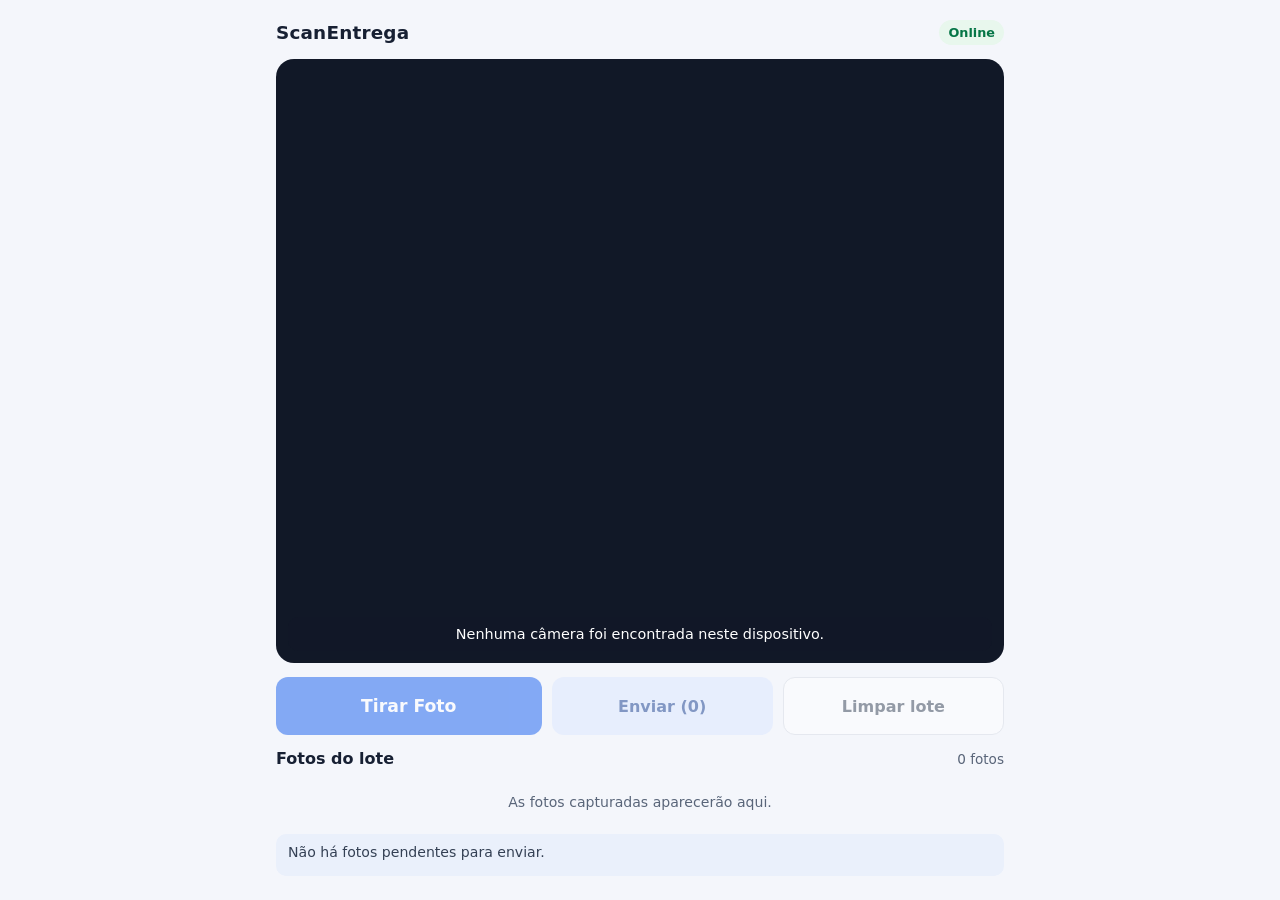
==== pwa/index.html @ a235a261 "Add ScanEntrega PWA with mock API and Pages deploy Co-authored-by: Copilot <223556219+Copilot@users." ====
<!doctype html>
<html lang="pt-BR">
  <head>
    <meta charset="utf-8">
    <meta name="viewport" content="width=device-width, initial-scale=1, viewport-fit=cover">
    <meta name="theme-color" content="#155eef">
    <meta name="description" content="Captura de campo offline do ScanEntrega">
    <link rel="manifest" href="./manifest.json">
    <link rel="icon" href="./icons/icon-192.png" type="image/png">
    <link rel="stylesheet" href="./css/style.css">
    <title>ScanEntrega</title>
    <script src="./vendor/dexie.min.js"></script>
    <script type="module" src="./js/app.js"></script>
  </head>
  <body>
    <main class="app">
      <header class="app-header">
        <h1>ScanEntrega</h1>
        <span id="network-status" class="network-status" role="status">Verificando conexão…</span>
      </header>

      <section class="camera-panel" aria-label="Captura de fotos">
        <video id="camera-video" autoplay playsinline muted aria-label="Pré-visualização da câmera"></video>
        <div id="camera-message" class="camera-message" role="status">
          Preparando câmera…
        </div>
        <canvas id="capture-canvas" hidden></canvas>
      </section>

      <section class="controls" aria-label="Ações">
        <button id="capture-button" class="button button-primary" type="button" disabled>
          Tirar Foto
        </button>
        <button id="send-button" class="button button-secondary" type="button" disabled>
          Enviar (0)
        </button>
        <button id="clear-button" class="button button-quiet" type="button" disabled>
          Limpar lote
        </button>
        <button id="update-button" class="button button-update" type="button" hidden>
          Atualizar aplicativo
        </button>
      </section>

      <p id="secure-context-warning" class="notice notice-warning" hidden>
        A câmera e o modo offline precisam de HTTPS. Em desenvolvimento, use localhost.
      </p>
      <p id="queue-warning" class="notice notice-warning" hidden></p>

      <section class="queue-section" aria-labelledby="queue-title">
        <div class="section-heading">
          <h2 id="queue-title">Fotos do lote</h2>
          <span id="queue-count" class="queue-count">0 fotos</span>
        </div>
        <div id="photo-list" class="photo-list" aria-live="polite"></div>
        <p id="empty-queue" class="empty-queue">As fotos capturadas aparecerão aqui.</p>
      </section>

      <p id="app-status" class="app-status" role="status" aria-live="polite">
        Iniciando ScanEntrega…
      </p>
    </main>
  </body>
</html>
---- pwa/css/style.css ----
:root {
  color-scheme: light;
  font-family: system-ui, -apple-system, BlinkMacSystemFont, "Segoe UI", sans-serif;
  color: #172033;
  background: #f4f6fb;
  font-synthesis: none;
  text-rendering: optimizeLegibility;
  --blue: #155eef;
  --blue-dark: #1049bd;
  --surface: #fff;
  --border: #d7dce5;
  --muted: #596579;
  --danger: #b42318;
}

* {
  box-sizing: border-box;
}

body {
  min-width: 320px;
  min-height: 100vh;
  margin: 0;
  padding: env(safe-area-inset-top) 0 env(safe-area-inset-bottom);
}

button {
  font: inherit;
}

button:focus-visible {
  outline: 3px solid #fdb022;
  outline-offset: 3px;
}

.app {
  width: min(100%, 760px);
  min-height: 100vh;
  margin: 0 auto;
  padding: 12px 16px 24px;
  display: flex;
  flex-direction: column;
  gap: 14px;
}

.app-header,
.section-heading {
  display: flex;
  align-items: center;
  justify-content: space-between;
  gap: 12px;
}

.app-header h1 {
  margin: 0;
  font-size: 1.15rem;
  letter-spacing: 0.01em;
}

.network-status {
  padding: 5px 9px;
  border-radius: 999px;
  background: #e8f7ed;
  color: #067647;
  font-size: 0.8rem;
  font-weight: 700;
}

.network-status.is-offline {
  background: #fff1f0;
  color: var(--danger);
}

.camera-panel {
  position: relative;
  min-height: 35vh;
  flex: 1 1 38vh;
  overflow: hidden;
  border-radius: 18px;
  background: #111827;
}

.camera-panel video {
  display: block;
  width: 100%;
  height: 100%;
  min-height: 35vh;
  object-fit: cover;
}

.camera-message {
  position: absolute;
  inset: auto 12px 12px;
  padding: 9px 12px;
  border-radius: 10px;
  background: rgb(17 24 39 / 78%);
  color: #fff;
  font-size: 0.9rem;
  text-align: center;
}

.controls {
  display: grid;
  grid-template-columns: 1fr 1fr;
  gap: 10px;
}

.button {
  min-height: 48px;
  padding: 10px 14px;
  border: 0;
  border-radius: 12px;
  font-weight: 700;
  cursor: pointer;
}

.button:disabled {
  cursor: not-allowed;
  opacity: 0.5;
}

.button-primary {
  grid-column: 1 / -1;
  min-height: 58px;
  background: var(--blue);
  color: #fff;
  font-size: 1.08rem;
}

.button-primary:not(:disabled):active {
  background: var(--blue-dark);
}

.button-secondary {
  background: #dce8ff;
  color: #123b8f;
}

.button-quiet {
  border: 1px solid var(--border);
  background: var(--surface);
  color: #344054;
}

.button-update {
  grid-column: 1 / -1;
  background: #ecfdf3;
  color: #067647;
}

.queue-section {
  min-width: 0;
}

.section-heading h2 {
  margin: 0;
  font-size: 1rem;
}

.queue-count {
  color: var(--muted);
  font-size: 0.85rem;
}

.photo-list {
  display: flex;
  gap: 10px;
  overflow-x: auto;
  padding: 10px 2px 6px;
  scrollbar-width: thin;
}

.photo-card {
  position: relative;
  flex: 0 0 112px;
  overflow: hidden;
  border: 1px solid var(--border);
  border-radius: 12px;
  background: var(--surface);
}

.photo-card img {
  display: block;
  width: 110px;
  height: 94px;
  object-fit: cover;
  background: #e4e7ec;
}

.photo-card-label {
  overflow: hidden;
  padding: 5px 7px;
  color: #344054;
  font-size: 0.72rem;
  text-overflow: ellipsis;
  white-space: nowrap;
}

.photo-card-actions {
  display: flex;
  gap: 4px;
  padding: 0 5px 6px;
}

.photo-action {
  flex: 1;
  min-height: 30px;
  padding: 4px;
  border: 1px solid var(--border);
  border-radius: 7px;
  background: #fff;
  color: #344054;
  font-size: 0.68rem;
  cursor: pointer;
}

.photo-action:disabled {
  opacity: 0.5;
}

.photo-action-remove {
  color: var(--danger);
}

.photo-card.is-error {
  border-color: #fda29b;
}

.empty-queue,
.app-status,
.notice {
  margin: 0;
  padding: 10px 12px;
  border-radius: 10px;
  font-size: 0.88rem;
}

.empty-queue {
  color: var(--muted);
  text-align: center;
}

.app-status {
  min-height: 42px;
  background: #eaf0fb;
  color: #344054;
}

.notice-warning {
  background: #fffaeb;
  color: #93370d;
}

[hidden] {
  display: none !important;
}

.offline-page {
  display: grid;
  min-height: 100vh;
  place-items: center;
  padding: 24px;
}

.offline-card {
  width: min(100%, 28rem);
  padding: 24px;
  border-radius: 16px;
  background: #fff;
  text-align: center;
  box-shadow: 0 8px 32px rgb(16 24 40 / 10%);
}

.offline-card h1 {
  font-size: 1.4rem;
}

@media (min-width: 640px) {
  .app {
    padding-top: 20px;
  }

  .camera-panel {
    flex-basis: 48vh;
  }

  .controls {
    grid-template-columns: 1.2fr 1fr 1fr;
  }

  .button-primary {
    grid-column: auto;
  }

  .button-update {
    grid-column: 1 / -1;
  }
}
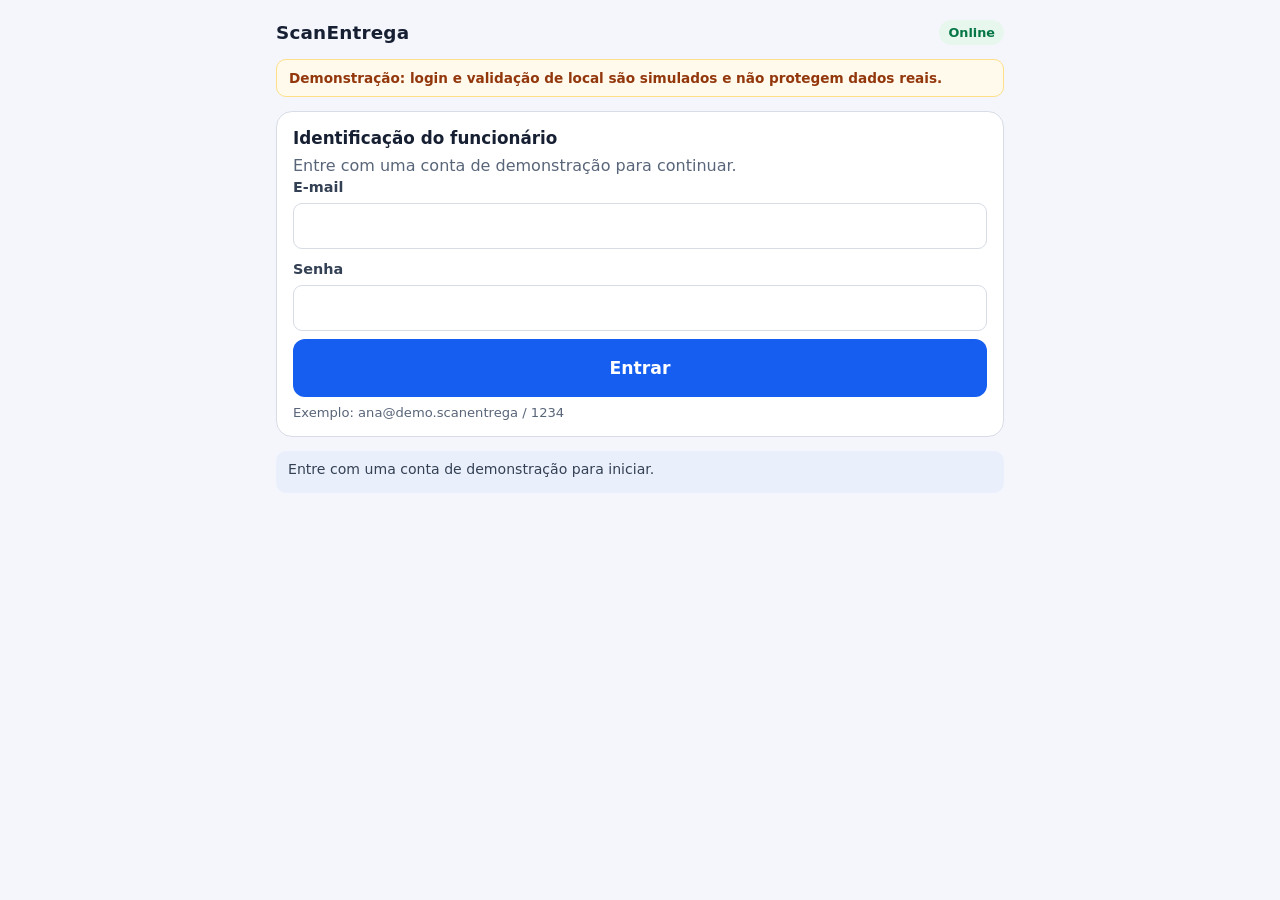
==== commit 0fd9ca32: "Add demo identity and location capture flow Co-authored-by: Copilot <223556219+Copilot@users.noreply" ====
--- a/pwa/index.html
+++ b/pwa/index.html
@@ -19,42 +19,110 @@
         <span id="network-status" class="network-status" role="status">Verificando conexão…</span>
       </header>
 
-      <section class="camera-panel" aria-label="Captura de fotos">
-        <video id="camera-video" autoplay playsinline muted aria-label="Pré-visualização da câmera"></video>
-        <div id="camera-message" class="camera-message" role="status">
-          Preparando câmera…
-        </div>
-        <canvas id="capture-canvas" hidden></canvas>
+      <p class="demo-banner">
+        Demonstração: login e validação de local são simulados e não protegem dados reais.
+      </p>
+
+      <section id="login-section" class="workflow-card" aria-labelledby="login-title">
+        <h2 id="login-title">Identificação do funcionário</h2>
+        <p>Entre com uma conta de demonstração para continuar.</p>
+        <form id="login-form" class="form-stack">
+          <label for="employee-email">E-mail</label>
+          <input id="employee-email" name="email" type="email" autocomplete="username" required>
+          <label for="employee-password">Senha</label>
+          <input id="employee-password" name="password" type="password" autocomplete="current-password" required>
+          <button id="login-button" class="button button-primary" type="submit">Entrar</button>
+        </form>
+        <p class="demo-hint">
+          Exemplo: ana@demo.scanentrega / 1234
+        </p>
       </section>
 
-      <section class="controls" aria-label="Ações">
-        <button id="capture-button" class="button button-primary" type="button" disabled>
-          Tirar Foto
-        </button>
-        <button id="send-button" class="button button-secondary" type="button" disabled>
-          Enviar (0)
-        </button>
-        <button id="clear-button" class="button button-quiet" type="button" disabled>
-          Limpar lote
-        </button>
-        <button id="update-button" class="button button-update" type="button" hidden>
+      <section id="workflow-section" class="workflow-card workflow-stack" hidden>
+        <div class="section-heading">
+          <div>
+            <h2>Olá, <span id="employee-name"></span></h2>
+            <p class="demo-hint">Conta de demonstração</p>
+          </div>
+          <button id="logout-button" class="button button-quiet" type="button">Sair</button>
+        </div>
+
+        <div class="form-stack">
+          <label for="condominium-select">Condomínio autorizado</label>
+          <select id="condominium-select"></select>
+          <p id="condominium-detail" class="field-help"></p>
+
+          <label for="location-mode">Validação de localização</label>
+          <select id="location-mode">
+            <option value="gps">GPS do aparelho</option>
+            <option value="demo-inside">Simular dentro do condomínio (demo)</option>
+            <option value="demo-outside">Simular fora do condomínio (demo)</option>
+            <option value="demo-inaccurate">Simular GPS impreciso (demo)</option>
+          </select>
+          <p class="field-help">
+            A checagem é local e demo. O GPS é conferido novamente em cada foto.
+          </p>
+          <button id="validate-location-button" class="button button-secondary" type="button">
+            Validar localização
+          </button>
+          <p id="location-result" class="location-result" role="status" aria-live="polite">
+            Confirme sua presença antes de iniciar uma captura.
+          </p>
+        </div>
+
+        <section id="capture-step" class="capture-step" aria-labelledby="capture-title" hidden>
+          <div>
+            <h2 id="capture-title">Captura de fotos</h2>
+            <p>Toque para abrir a câmera. A localização será conferida em cada foto; a câmera fecha ao sair do app.</p>
+          </div>
+          <button id="start-camera-button" class="button button-primary" type="button">
+            Iniciar captura
+          </button>
+
+          <div id="camera-panel" class="camera-panel" aria-label="Captura de fotos" hidden>
+            <video id="camera-video" autoplay playsinline muted aria-label="Pré-visualização da câmera"></video>
+            <div id="camera-message" class="camera-message" role="status">
+              A câmera está fechada.
+            </div>
+          </div>
+          <canvas id="capture-canvas" hidden></canvas>
+
+          <div id="capture-controls" class="capture-controls" hidden>
+            <button id="capture-button" class="button button-primary" type="button" disabled>
+              Tirar foto
+            </button>
+            <button id="stop-camera-button" class="button button-quiet" type="button">
+              Encerrar captura
+            </button>
+          </div>
+        </section>
+      </section>
+
+      <section id="queue-section" class="queue-section" aria-labelledby="queue-title" hidden>
+        <div class="section-heading">
+          <h2 id="queue-title">Fotos do lote</h2>
+          <span id="queue-count" class="queue-count">0 fotos</span>
+        </div>
+        <div class="queue-actions">
+          <button id="send-button" class="button button-secondary" type="button" disabled>
+            Enviar (0)
+          </button>
+          <button id="clear-button" class="button button-quiet" type="button" disabled>
+            Limpar lote
+          </button>
+        </div>
+        <div id="photo-list" class="photo-list" aria-live="polite"></div>
+        <p id="empty-queue" class="empty-queue">As fotos capturadas aparecerão aqui.</p>
+      </section>
+
+      <button id="update-button" class="button button-update" type="button" hidden>
           Atualizar aplicativo
-        </button>
-      </section>
+      </button>
 
       <p id="secure-context-warning" class="notice notice-warning" hidden>
         A câmera e o modo offline precisam de HTTPS. Em desenvolvimento, use localhost.
       </p>
       <p id="queue-warning" class="notice notice-warning" hidden></p>
-
-      <section class="queue-section" aria-labelledby="queue-title">
-        <div class="section-heading">
-          <h2 id="queue-title">Fotos do lote</h2>
-          <span id="queue-count" class="queue-count">0 fotos</span>
-        </div>
-        <div id="photo-list" class="photo-list" aria-live="polite"></div>
-        <p id="empty-queue" class="empty-queue">As fotos capturadas aparecerão aqui.</p>
-      </section>
 
       <p id="app-status" class="app-status" role="status" aria-live="polite">
         Iniciando ScanEntrega…
--- a/pwa/css/style.css
+++ b/pwa/css/style.css
@@ -71,10 +71,117 @@
   color: var(--danger);
 }
 
+.demo-banner {
+  margin: 0;
+  padding: 10px 12px;
+  border: 1px solid #fedf89;
+  border-radius: 10px;
+  background: #fffaeb;
+  color: #93370d;
+  font-size: 0.85rem;
+  font-weight: 600;
+}
+
+.workflow-card {
+  padding: 16px;
+  border: 1px solid var(--border);
+  border-radius: 16px;
+  background: var(--surface);
+}
+
+.workflow-card h2,
+.capture-step h2 {
+  margin: 0;
+  font-size: 1.05rem;
+}
+
+.workflow-card > p,
+.capture-step p {
+  margin: 8px 0 0;
+  color: var(--muted);
+}
+
+.workflow-stack {
+  display: flex;
+  flex-direction: column;
+  gap: 16px;
+}
+
+.form-stack {
+  display: grid;
+  gap: 8px;
+}
+
+.form-stack label {
+  margin-top: 4px;
+  color: #344054;
+  font-size: 0.9rem;
+  font-weight: 700;
+}
+
+.form-stack input,
+.form-stack select {
+  width: 100%;
+  min-height: 46px;
+  padding: 9px 11px;
+  border: 1px solid var(--border);
+  border-radius: 9px;
+  background: #fff;
+  color: #172033;
+  font: inherit;
+}
+
+.form-stack input:focus-visible,
+.form-stack select:focus-visible {
+  outline: 3px solid #84adff;
+  outline-offset: 2px;
+}
+
+.demo-hint,
+.field-help {
+  margin: 0;
+  color: var(--muted);
+  font-size: 0.82rem;
+}
+
+.location-result {
+  margin: 0;
+  padding: 10px 12px;
+  border-radius: 9px;
+  background: #f2f4f7;
+  color: #344054;
+  font-size: 0.9rem;
+}
+
+.location-result.is-approved {
+  background: #e8f7ed;
+  color: #067647;
+}
+
+.location-result.is-rejected {
+  background: #fff1f0;
+  color: var(--danger);
+}
+
+.capture-step {
+  display: flex;
+  flex-direction: column;
+  gap: 12px;
+  padding-top: 14px;
+  border-top: 1px solid var(--border);
+}
+
+.capture-controls,
+.queue-actions {
+  display: grid;
+  grid-template-columns: 1fr 1fr;
+  gap: 10px;
+}
+
 .camera-panel {
   position: relative;
-  min-height: 35vh;
-  flex: 1 1 38vh;
+  height: min(48vh, 480px);
+  min-height: 260px;
   overflow: hidden;
   border-radius: 18px;
   background: #111827;
@@ -99,12 +206,6 @@
   text-align: center;
 }
 
-.controls {
-  display: grid;
-  grid-template-columns: 1fr 1fr;
-  gap: 10px;
-}
-
 .button {
   min-height: 48px;
   padding: 10px 14px;
@@ -120,7 +221,6 @@
 }
 
 .button-primary {
-  grid-column: 1 / -1;
   min-height: 58px;
   background: var(--blue);
   color: #fff;
@@ -143,13 +243,16 @@
 }
 
 .button-update {
-  grid-column: 1 / -1;
   background: #ecfdf3;
   color: #067647;
 }
 
 .queue-section {
   min-width: 0;
+}
+
+.queue-actions .button {
+  width: 100%;
 }
 
 .section-heading h2 {
@@ -280,19 +383,4 @@
     padding-top: 20px;
   }
 
-  .camera-panel {
-    flex-basis: 48vh;
-  }
-
-  .controls {
-    grid-template-columns: 1.2fr 1fr 1fr;
-  }
-
-  .button-primary {
-    grid-column: auto;
-  }
-
-  .button-update {
-    grid-column: 1 / -1;
-  }
-}
+}
